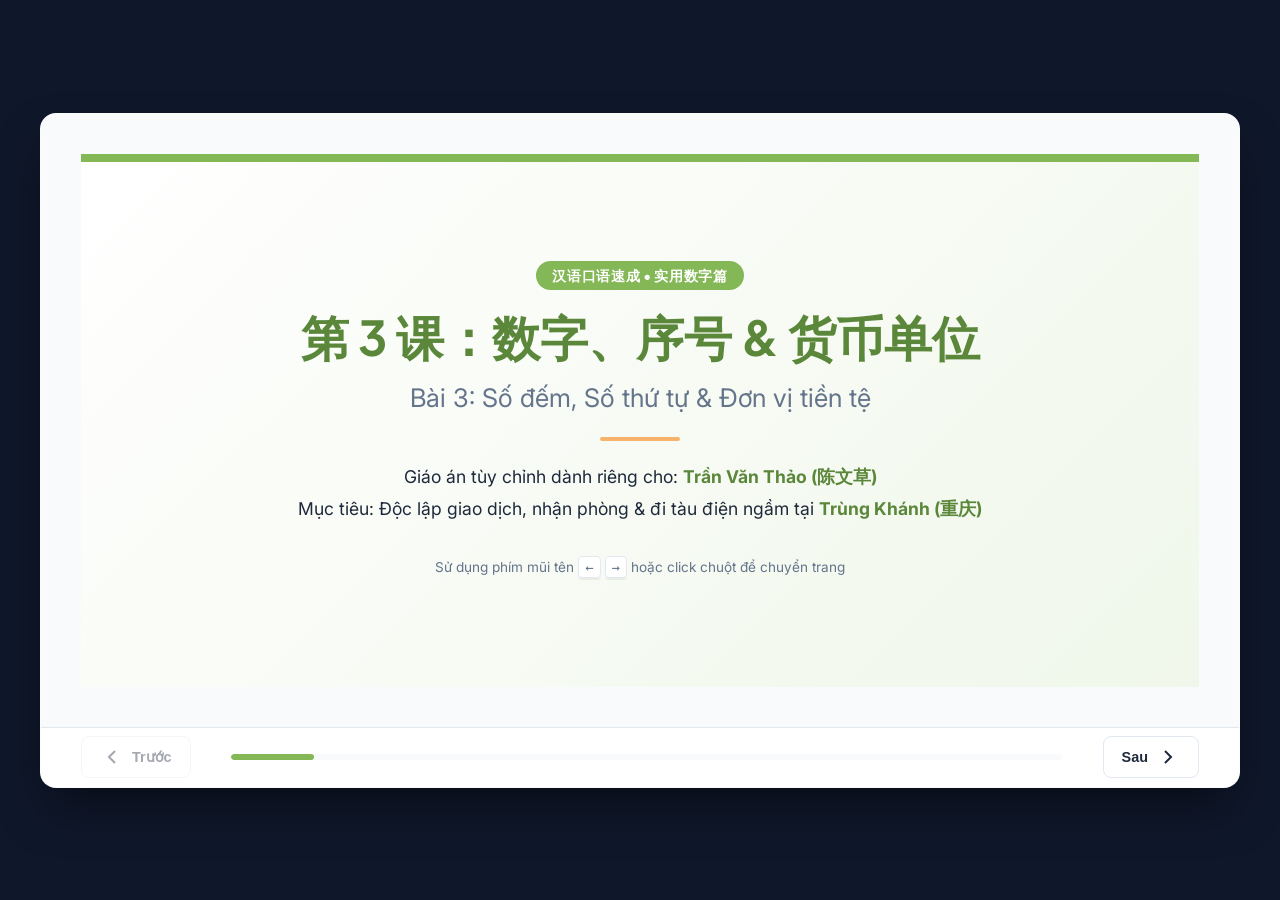
==== bai-3-slide/index.html @ a863731b "Deploy update: bai-3-slide/index.html" ====
<!DOCTYPE html>
<html lang="vi">
<head>
    <meta charset="UTF-8">
    <meta name="viewport" content="width=device-width, initial-scale=1.0">
    <title>Bài 3: Số đếm, Số thứ tự & Tiền tệ - Giáo án Tiếng Trung Giao Tiếp (Trần Văn Thảo)</title>
    <link rel="stylesheet" href="style.css">
    <!-- Google Fonts: Plus Jakarta Sans cho tiêu đề và Inter cho nội dung -->
    <link rel="preconnect" href="https://fonts.googleapis.com">
    <link rel="preconnect" href="https://fonts.gstatic.com" crossorigin>
    <link href="https://fonts.googleapis.com/css2?family=Inter:wght@300;400;500;600;700&family=Plus+Jakarta+Sans:wght@400;500;600;700;800&display=swap" rel="stylesheet">
</head>
<body>
    <div class="presentation-container">
        <!-- Vùng chứa Slide -->
        <div class="slides-container">
            
            <!-- Slide 1: Bìa -->
            <section class="slide active" id="slide-1">
                <div class="slide-content cover-slide">
                    <div class="cover-header">
                        <span class="tag">汉语口语速成 • 实用数字篇</span>
                    </div>
                    <div class="cover-body">
                        <h1 class="main-title">第 3 课：数字、序号 & 货币单位</h1>
                        <p class="subtitle">Bài 3: Số đếm, Số thứ tự & Đơn vị tiền tệ</p>
                        <div class="divider"></div>
                        <p class="author">Giáo án tùy chỉnh dành riêng cho: <strong>Trần Văn Thảo (陈文草)</strong></p>
                        <p class="destination">Mục tiêu: Độc lập giao dịch, nhận phòng & đi tàu điện ngầm tại <strong>Trùng Khánh (重庆)</strong></p>
                    </div>
                    <div class="cover-footer">
                        <p class="hint">Sử dụng phím mũi tên <span class="key">←</span> <span class="key">→</span> hoặc click chuột để chuyển trang</p>
                    </div>
                </div>
            </section>

            <!-- Slide 2: Mục tiêu bài học -->
            <section class="slide" id="slide-2">
                <div class="slide-content page-slide">
                    <div class="slide-header">
                        <h2>Mục tiêu thực tế của Bài 3</h2>
                        <span class="slide-num"></span>
                    </div>
                    <div class="slide-body grid-2">
                        <div class="info-card">
                            <h3>Ngữ cảnh ứng dụng</h3>
                            <div class="avatar-placeholder">
                                <svg width="60" height="60" viewBox="0 0 24 24" fill="none" stroke="currentColor" stroke-width="1.5">
                                    <path d="M9 7H15M9 11H15M9 15H13M19 21V5C19 3.89543 18.1046 3 17 3H7C5.89543 3 5 3.89543 5 5V21L12 18L19 21Z" stroke-linecap="round" stroke-linejoin="round"/>
                                </svg>
                            </div>
                            <p class="dest-desc" style="font-size: 1.05rem; text-align: left;">
                                Trùng Khánh là thành phố 3D khổng lồ. Việc nắm chắc số đếm và số thứ tự giúp anh Thảo tự xoay sở các việc:
                                <br><br>
                                • Tìm đúng số phòng, số tầng khách sạn.
                                <br>
                                • Đi đúng line tàu điện ngầm và cổng ra (Exit).
                                <br>
                                • Tự tin đọc và kiểm tra giá tiền khi mua sắm, ăn lẩu.
                            </p>
                        </div>
                        <div class="target-card">
                            <h3>Kỹ năng cần đạt</h3>
                            <ul style="text-align: left; line-height: 1.8; color: var(--text-dark); padding-left: 20px;">
                                <li>Phát âm chuẩn từ 0 đến 9999.</li>
                                <li>Phân biệt rõ cách dùng <strong>二 (èr)</strong> và <strong>两 (liǎng)</strong>.</li>
                                <li>Đọc trôi chảy mã số phòng, tầng nhà, tuyến tàu điện.</li>
                                <li>Nghe hiểu giá tiền và nói giá tiền bằng tiếng Trung (văn nói giao tiếp hàng ngày).</li>
                            </ul>
                        </div>
                    </div>
                </div>
            </section>

            <!-- Slide 3: Số đếm cơ bản 0 - 10 -->
            <section class="slide" id="slide-3">
                <div class="slide-content page-slide">
                    <div class="slide-header">
                        <h2>Số đếm cơ bản từ 0 đến 10 (数字 0 - 10)</h2>
                        <span class="slide-num"></span>
                    </div>
                    <div class="slide-body">
                        <p class="lead-text">Bấm vào các ô số dưới đây để nghe phát âm mẫu chuẩn (zh-CN):</p>
                        <div class="number-grid">
                            <div class="number-item" data-pronounce="零">
                                <span class="num-arabic">0</span>
                                <span class="num-zh">零</span>
                                <span class="num-py">líng</span>
                                <span class="num-vi">Linh</span>
                            </div>
                            <div class="number-item" data-pronounce="一">
                                <span class="num-arabic">1</span>
                                <span class="num-zh">一</span>
                                <span class="num-py">yī</span>
                                <span class="num-vi">Nhất</span>
                            </div>
                            <div class="number-item" data-pronounce="二">
                                <span class="num-arabic">2</span>
                                <span class="num-zh">二</span>
                                <span class="num-py">èr</span>
                                <span class="num-vi">Nhị</span>
                            </div>
                            <div class="number-item" data-pronounce="三">
                                <span class="num-arabic">3</span>
                                <span class="num-zh">三</span>
                                <span class="num-py">sān</span>
                                <span class="num-vi">Tam</span>
                            </div>
                            <div class="number-item" data-pronounce="四">
                                <span class="num-arabic">4</span>
                                <span class="num-zh">四</span>
                                <span class="num-py">sì</span>
                                <span class="num-vi">Tứ</span>
                            </div>
                            <div class="number-item" data-pronounce="五">
                                <span class="num-arabic">5</span>
                                <span class="num-zh">五</span>
                                <span class="num-py">wǔ</span>
                                <span class="num-vi">Ngũ</span>
                            </div>
                            <div class="number-item" data-pronounce="六">
                                <span class="num-arabic">6</span>
                                <span class="num-zh">六</span>
                                <span class="num-py">liù</span>
                                <span class="num-vi">Lục</span>
                            </div>
                            <div class="number-item" data-pronounce="七">
                                <span class="num-arabic">7</span>
                                <span class="num-zh">七</span>
                                <span class="num-py">qī</span>
                                <span class="num-vi">Thất</span>
                            </div>
                            <div class="number-item" data-pronounce="八">
                                <span class="num-arabic">8</span>
                                <span class="num-zh">八</span>
                                <span class="num-py">bā</span>
                                <span class="num-vi">Bát</span>
                            </div>
                            <div class="number-item" data-pronounce="九">
                                <span class="num-arabic">9</span>
                                <span class="num-zh">九</span>
                                <span class="num-py">jiǔ</span>
                                <span class="num-vi">Cửu</span>
                            </div>
                            <div class="number-item" data-pronounce="十">
                                <span class="num-arabic">10</span>
                                <span class="num-zh">十</span>
                                <span class="num-py">shí</span>
                                <span class="num-vi">Thập</span>
                            </div>
                            <div class="number-item" style="background-color: var(--primary-light); border-color: var(--accent-color);" data-pronounce="两">
                                <span class="num-arabic">2 (Lượng)</span>
                                <span class="num-zh">两</span>
                                <span class="num-py">liǎng</span>
                                <span class="num-vi">Lượng</span>
                            </div>
                        </div>
                        <div class="tip-card">
                            <p>⚠️ <strong>Mẹo phát âm số 4 và số 10:</strong> Tránh nhầm lẫn giữa <strong>四 (sì - xì)</strong> và <strong>十 (shí - sứ)</strong>. Phát âm sai thanh điệu hoặc khẩu hình sẽ dễ dẫn đến nhầm lẫn tai hại trong giao dịch tiền bạc!</p>
                        </div>
                    </div>
                </div>
            </section>

            <!-- Slide 4: Quy tắc ghép số đến 9999 & Cách dùng 两 -->
            <section class="slide" id="slide-4">
                <div class="slide-content page-slide">
                    <div class="slide-header">
                        <h2>Quy tắc ghép số lớn & Phân biệt 二 vs 两</h2>
                        <span class="slide-num"></span>
                    </div>
                    <div class="slide-body grid-2">
                        <div class="rule-card">
                            <h3>1. Ghép số hàng chục, trăm, nghìn</h3>
                            <p class="rule-explain">Quy tắc ghép rất tương đồng với tiếng Việt:</p>
                            <ul style="padding-left: 20px; line-height: 1.8; font-size: 0.95rem; color: var(--text-dark);">
                                <li class="playable" data-pronounce="十一">11 = 十一 <span class="pinyin-text">[shíyī]</span> (Mười một)</li>
                                <li class="playable" data-pronounce="二十">20 = 二十 <span class="pinyin-text">[èrshí]</span> (Hai mươi)</li>
                                <li class="playable" data-pronounce="三十五">35 = 三十五 <span class="pinyin-text">[sānshíwǔ]</span> (Ba mươi lăm)</li>
                                <li class="playable" data-pronounce="一百">100 = 一百 <span class="pinyin-text">[yìbǎi]</span> (Một trăm)</li>
                                <li class="playable" data-pronounce="一千">1000 = 一千 <span class="pinyin-text">[yìqiān]</span> (Một nghìn)</li>
                            </ul>
                        </div>
                        <div class="rule-card">
                            <h3>2. Điểm đặc biệt: 二 (èr) vs 两 (liǎng)</h3>
                            <div class="formula-box">
                                <span class="formula">二 = Đếm số, số thứ tự / 两 = Số lượng + Lượng từ</span>
                            </div>
                            <p class="rule-explain">Dùng <strong>两 [liǎng]</strong> khi nói về số lượng của sự vật (cần đi kèm lượng từ) hoặc khi gọi món trà sữa/món ăn:</p>
                            <div class="example-box" style="flex-direction: column; align-items: flex-start; gap: 8px;">
                                <div class="playable" data-pronounce="两个">两个 <span class="pinyin-text">[liǎng gè]</span>: Hai cái/quả (Không dùng 二个)</div>
                                <div class="playable" data-pronounce="两杯奶茶">两杯奶茶 <span class="pinyin-text">[liǎng bēi nǎichá]</span>: Hai ly trà sữa</div>
                                <div class="playable" data-pronounce=" hai người">两人 <span class="pinyin-text">[liǎng rén]</span>: Hai người</div>
                            </div>
                        </div>
                    </div>
                </div>
            </section>

            <!-- Slide 5: Số thứ tự & Định danh khách sạn, tàu điện -->
            <section class="slide" id="slide-5">
                <div class="slide-content page-slide">
                    <div class="slide-header">
                        <h2>Số thứ tự & Định danh thực tế đi lại</h2>
                        <span class="slide-num"></span>
                    </div>
                    <div class="slide-body">
                        <p class="lead-text">Cách sử dụng số thứ tự, số phòng, số tầng khách sạn và ga tàu điện ngầm ở Trùng Khánh:</p>
                        
                        <!-- Số thứ tự cơ bản -->
                        <div class="ordinal-row" style="display: flex; gap: 15px; margin-bottom: 20px;">
                            <div class="playable" data-pronounce="第一" style="flex: 1; display: flex; align-items: center; justify-content: center; gap: 10px; background: var(--bg-card); border: 1px solid var(--border-color); border-radius: 8px; padding: 10px; cursor: pointer; transition: all 0.2s;">
                                <strong>Thứ nhất:</strong> <span class="hl">第一 [dì-yī]</span>
                            </div>
                            <div class="playable" data-pronounce="第二" style="flex: 1; display: flex; align-items: center; justify-content: center; gap: 10px; background: var(--bg-card); border: 1px solid var(--border-color); border-radius: 8px; padding: 10px; cursor: pointer; transition: all 0.2s;">
                                <strong>Thứ hai:</strong> <span class="hl">第二 [dì-er]</span>
                            </div>
                        </div>

                        <div class="grid-2">
                            <div class="exercise-card">
                                <h3 class="hl">🏢 Khách sạn (酒店 - Jiǔdiàn)</h3>
                                <ul class="drill-list">
                                    <li class="playable" data-pronounce="十二楼">
                                        <strong>Tầng 12:</strong>
                                        <span class="hl">十二楼 [shí-èr lóu]</span>
                                    </li>
                                    <li class="playable" data-pronounce="十五楼">
                                        <strong>Tầng 15:</strong>
                                        <span class="hl">十五楼 [shíwǔ lóu]</span>
                                    </li>
                                    <li class="playable" data-pronounce="一五零二室">
                                        <strong>Phòng 1502:</strong>
                                        <span class="hl">一五零二室 [yī wǔ líng èr shì]</span>
                                    </li>
                                    <li class="playable" data-pronounce="八零八室">
                                        <strong>Phòng 808:</strong>
                                        <span class="hl">八零八室 [bā líng bā shì]</span>
                                    </li>
                                </ul>
                                <p class="note-text" style="margin-top: 10px;">💡 *Mẹo:* Khi đọc số phòng khách sạn, chữ số <strong>1 (yī)</strong> thường đọc là <strong>yī</strong> hoặc đọc chệch thành <strong>yāo</strong> để tránh nhầm với 7 (qī).</p>
                            </div>
                            <div class="exercise-card">
                                <h3 class="hl">🚇 Tàu điện ngầm (地铁 - Dìtiě)</h3>
                                <ul class="drill-list">
                                    <li class="playable" data-pronounce="二号线">
                                        <strong>Tuyến số 2 (Line 2):</strong>
                                        <span class="hl">二号线 [èr hào xiàn]</span>
                                    </li>
                                    <li class="playable" data-pronounce="三号线">
                                        <strong>Tuyến số 3 (Line 3):</strong>
                                        <span class="hl">三号线 [sān hào xiàn]</span>
                                    </li>
                                    <li class="playable" data-pronounce="B口">
                                        <strong>Lối ra B:</strong>
                                        <span class="hl">B口 [B kǒu]</span>
                                    </li>
                                    <li class="playable" data-pronounce="C口">
                                        <strong>Lối ra C:</strong>
                                        <span class="hl">C口 [C kǒu]</span>
                                    </li>
                                </ul>
                            </div>
                        </div>
                    </div>
                </div>
            </section>

            <!-- Slide 6: Đơn vị tiền tệ (Văn viết vs Văn nói) -->
            <section class="slide" id="slide-6">
                <div class="slide-content page-slide">
                    <div class="slide-header">
                        <h2>Đơn vị tiền tệ Trung Quốc (Nhân dân tệ - RMB)</h2>
                        <span class="slide-num"></span>
                    </div>
                    <div class="slide-body grid-2">
                        <div class="rule-card">
                            <h3>1. Văn viết (Trên bảng giá / App)</h3>
                            <p class="rule-explain">Mắt bạn sẽ nhìn thấy các ký hiệu trên nhãn mác hoặc màn hình thanh toán:</p>
                            <ul style="padding-left: 20px; line-height: 2; font-size: 1rem; color: var(--text-dark);">
                                <li><strong>元 [Yuán]</strong>: Đồng / Tệ (Ký hiệu: ¥)</li>
                                <li><strong>角 [Jiǎo]</strong>: Hào (Bằng 1/10 nguyên)</li>
                                <li><strong>分 [Fēn]</strong>: Xu (Ít dùng thực tế hiện nay)</li>
                            </ul>
                        </div>
                        <div class="rule-card" style="border-color: var(--primary-color); background-color: var(--primary-light);">
                            <h3 style="color: var(--primary-dark)">2. Văn nói (Khi giao tiếp / Mua bán)</h3>
                            <p class="rule-explain">Miệng bạn phát âm ra khi hỏi và trả lời giá cả hàng ngày:</p>
                            <ul style="padding-left: 20px; line-height: 2; font-size: 1.05rem; color: var(--primary-dark); font-weight: 500;">
                                <li class="playable" data-pronounce="块">块 [Kuài]: Đồng (Thay thế cho 元)</li>
                                <li class="playable" data-pronounce="毛">毛 [Máo]: Hào (Thay thế cho 角)</li>
                            </ul>
                            <div class="tip-card" style="background-color: white; margin-top: 15px;">
                                <p style="color: var(--text-dark)"><strong>Quy đổi:</strong> 1 块 (Tệ) = 10 毛 (Hào).</p>
                            </div>
                        </div>
                    </div>
                </div>
            </section>

            <!-- Slide 7: Luyện dịch giá tiền nhanh -->
            <section class="slide" id="slide-7">
                <div class="slide-content page-slide">
                    <div class="slide-header">
                        <h2>Thực hành đọc giá tiền giao tiếp</h2>
                        <span class="slide-num"></span>
                    </div>
                    <div class="slide-body">
                        <p class="lead-text">Hãy nhìn bảng giá tiền viết (bên trái) và luyện phản xạ nói (bên phải):</p>
                        <div class="grid-3" style="gap: 15px;">
                            <div class="custom-vocab-card playable" data-pronounce="八块五毛">
                                <div class="vocab-badge-zh" style="font-size: 1.3rem;">¥ 8.5</div>
                                <div class="vocab-badge-pinyin" style="font-size: 0.95rem;">8.5 元</div>
                                <div class="vocab-badge-vi" style="font-weight: bold; color: var(--primary-dark);">八块五毛<br><span style="font-weight: normal; font-size: 0.8rem; color: var(--text-light)">[bā kuài wǔ máo]</span></div>
                            </div>
                            <div class="custom-vocab-card playable" data-pronounce="十五块五毛">
                                <div class="vocab-badge-zh" style="font-size: 1.3rem;">¥ 15.5</div>
                                <div class="vocab-badge-pinyin" style="font-size: 0.95rem;">15.5 元</div>
                                <div class="vocab-badge-vi" style="font-weight: bold; color: var(--primary-dark);">十五块五毛<br><span style="font-weight: normal; font-size: 0.8rem; color: var(--text-light)">[shíwǔ kuài wǔ máo]</span></div>
                            </div>
                            <div class="custom-vocab-card playable" data-pronounce="一百二十块">
                                <div class="vocab-badge-zh" style="font-size: 1.3rem;">¥ 120</div>
                                <div class="vocab-badge-pinyin" style="font-size: 0.95rem;">120 元</div>
                                <div class="vocab-badge-vi" style="font-weight: bold; color: var(--primary-dark);">一百二十块<br><span style="font-weight: normal; font-size: 0.8rem; color: var(--text-light)">[yìbǎi èrshí kuài]</span></div>
                            </div>
                            <div class="custom-vocab-card playable" data-pronounce="两块">
                                <div class="vocab-badge-zh" style="font-size: 1.3rem;">¥ 2.0</div>
                                <div class="vocab-badge-pinyin" style="font-size: 0.95rem;">2.0 元</div>
                                <div class="vocab-badge-vi" style="font-weight: bold; color: var(--primary-dark);">两块<br><span style="font-weight: normal; font-size: 0.8rem; color: var(--text-light)">[liǎng kuài]</span></div>
                            </div>
                            <div class="custom-vocab-card playable" data-pronounce="五十块">
                                <div class="vocab-badge-zh" style="font-size: 1.3rem;">¥ 50</div>
                                <div class="vocab-badge-pinyin" style="font-size: 0.95rem;">50 元</div>
                                <div class="vocab-badge-vi" style="font-weight: bold; color: var(--primary-dark);">五十块<br><span style="font-weight: normal; font-size: 0.8rem; color: var(--text-light)">[wǔshí kuài]</span></div>
                            </div>
                            <div class="custom-vocab-card playable" data-pronounce="九块九">
                                <div class="vocab-badge-zh" style="font-size: 1.3rem;">¥ 9.9</div>
                                <div class="vocab-badge-pinyin" style="font-size: 0.95rem;">9.9 元</div>
                                <div class="vocab-badge-vi" style="font-weight: bold; color: var(--primary-dark);">九块九<br><span style="font-weight: normal; font-size: 0.8rem; color: var(--text-light)">[jiǔ kuài jiǔ] (nói tắt)</span></div>
                            </div>
                        </div>
                        <div class="tip-card" style="margin-top: 20px;">
                            <p>💡 <strong>Cách nói tắt:</strong> Khi giá tiền có cả hàng đơn vị và Hào, người bản xứ thường bỏ chữ "毛" ở cuối. Ví dụ: "9.9块" đọc nhanh là <strong>九块九 [jiǔ kuài jiǔ]</strong> thay vì "九块九毛".</p>
                        </div>
                    </div>
                </div>
            </section>

            <!-- Slide 8: Bài khóa tình huống giao tiếp thực tế -->
            <section class="slide" id="slide-8">
                <div class="slide-content page-slide">
                    <div class="slide-header">
                        <h2>Hội thoại thực tế (Số phòng & Hỏi giá)</h2>
                        <span class="slide-num"></span>
                    </div>
                    <div class="slide-body dialog-container">
                        <div class="dialog-block">
                            <h3>Tình huống 1: Hỏi số phòng & tầng tại Quầy lễ tân khách sạn</h3>
                            <div class="dialog-row">
                                <span class="speaker">Lễ tân (A):</span>
                                <div class="dialog-bubble">
                                    <p class="zh">你好，这是你的房卡。你的房间是一五零二室，在十五楼。</p>
                                    <p class="py">Nǐ hǎo, zhè shì nǐ de fángkǎ. Nǐ de fángjiān shì yī wǔ líng èr shì, zài shíwǔ lóu.</p>
                                    <p class="vi">Xin chào, đây là thẻ phòng của anh. Phòng của anh là phòng 1502, ở tầng 15.</p>
                                </div>
                            </div>
                            <div class="dialog-row">
                                <span class="speaker">Anh Thảo (B):</span>
                                <div class="dialog-bubble font-highlight">
                                    <p class="zh">一五零二室，十五楼。好的，谢谢！</p>
                                    <p class="py">Yī wǔ líng èr shì, shíwǔ lóu. Hǎo de, xièxie!</p>
                                    <p class="vi">Phòng 1502, tầng 15. Dạ vâng, cảm ơn!</p>
                                </div>
                            </div>
                        </div>

                        <div class="dialog-block">
                            <h3>Tình huống 2: Hỏi giá chai nước / đồ ăn nhẹ bên đường</h3>
                            <div class="dialog-row">
                                <span class="speaker">Anh Thảo (A):</span>
                                <div class="dialog-bubble font-highlight">
                                    <p class="zh">老板，这个多少钱？</p>
                                    <p class="py">Lǎobǎn, zhège duōshao qián?</p>
                                    <p class="vi">Ông chủ ơi, cái này bao nhiêu tiền?</p>
                                </div>
                            </div>
                            <div class="dialog-row">
                                <span class="speaker">Chủ quán (B):</span>
                                <div class="dialog-bubble">
                                    <p class="zh">八块五毛。</p>
                                    <p class="py">Bā kuài wǔ máo.</p>
                                    <p class="vi">Tám tệ rưỡi (8.5 tệ).</p>
                                </div>
                            </div>
                        </div>
                    </div>
                </div>
            </section>

            <!-- Slide 9: Thực hành tương tác phản xạ nhanh -->
            <section class="slide" id="slide-9">
                <div class="slide-content page-slide">
                    <div class="slide-header">
                        <h2>Tập phản xạ nhận diện số & Tiền tệ</h2>
                        <span class="slide-num"></span>
                    </div>
                    <div class="slide-body grid-2">
                        <div class="vocab-item interactive">
                            <span class="zh-char">一五零二室</span>
                            <span class="pinyin hidden">yī wǔ líng èr shì</span>
                            <span class="meaning hidden">Phòng 1502</span>
                        </div>
                        <div class="vocab-item interactive">
                            <span class="zh-char">二号线，C口</span>
                            <span class="pinyin hidden">èr hào xiàn, C kǒu</span>
                            <span class="meaning hidden">Tuyến số 2, Cổng ra C</span>
                        </div>
                        <div class="vocab-item interactive">
                            <span class="zh-char">十五块五毛</span>
                            <span class="pinyin hidden">shíwǔ kuài wǔ máo</span>
                            <span class="meaning hidden">15.5 Tệ</span>
                        </div>
                        <div class="vocab-item interactive">
                            <span class="zh-char">一百二十块</span>
                            <span class="pinyin hidden">yìbǎi èrshí kuài</span>
                            <span class="meaning hidden">120 Tệ</span>
                        </div>
                    </div>
                </div>
            </section>

            <!-- Slide 10: Bài tập về nhà: Ghi âm phản xạ nói -->
            <section class="slide" id="slide-10">
                <div class="slide-content page-slide">
                    <div class="slide-header">
                        <h2>Bài tập về nhà: Ghi âm phản xạ nói</h2>
                        <span class="slide-num"></span>
                    </div>
                    <div class="slide-body homework-container">
                        <p class="lead-text">Học viên tự luyện tập phát âm theo mẫu bằng cách click vào các câu dưới đây, sau đó tự ghi âm gửi qua WeChat/Zalo cho giáo viên:</p>
                        
                        <div class="grid-2">
                            <div class="exercise-card">
                                <h3>Yêu cầu 1: Đọc tổ hợp số điện, số phòng ngẫu nhiên</h3>
                                <ul class="drill-list">
                                    <li class="playable" data-pronounce="八块五毛">8.5 块 -> <span class="hl">八块五毛</span></li>
                                    <li class="playable" data-pronounce="一百二十块">120 块 -> <span class="hl">一百二十块</span></li>
                                    <li class="playable" data-pronounce="十五楼，一五零二室">Phòng 1502 tầng 15 -> <span class="hl">十五楼，一五零二室</span></li>
                                    <li class="playable" data-pronounce="三号线，C口">Tuyến số 3, lối ra C -> <span class="hl">三号线，C口</span></li>
                                </ul>
                            </div>

                            <div class="exercise-card">
                                <h3>Yêu cầu 2: Ghi âm hội thoại phản xạ hai chiều</h3>
                                <p class="drill-tip">Nghe kỹ phát âm mẫu và ghi âm cả đoạn hội thoại hỏi giá:</p>
                                <div class="dialog-bubble font-highlight playable" data-pronounce="老板，这个多少钱？" style="width: 100%; box-sizing: border-box; margin-top: 15px; margin-bottom: 10px;">
                                    <p class="zh">老板，这个多少钱？</p>
                                    <p class="py">Lǎobǎn, zhège duōshao qián?</p>
                                    <p class="vi">"Ông chủ ơi, cái này bao nhiêu tiền?"</p>
                                </div>
                                <div class="dialog-bubble playable" data-pronounce="十五块五毛。可以用微信吗？" style="width: 100%; box-sizing: border-box;">
                                    <p class="zh">十五块五毛。可以用微信吗？</p>
                                    <p class="py">Shíwǔ kuài wǔ máo. Kěyǐ yòng Wēixìn ma?</p>
                                    <p class="vi">"15 tệ rưỡi. Có thể dùng WeChat thanh toán không?"</p>
                                </div>
                            </div>
                        </div>

                        <div class="tip-card" style="margin-top: 20px;">
                            <p>🎙️ <strong>Lưu ý ghi âm:</strong> Khi đếm số hoặc hỏi giá, cần phát âm dứt khoát các số có đuôi gió thanh 4 như "四" (sì) và thanh điệu "块" (kuài). Chúc anh Thảo luyện tập tốt!</p>
                        </div>
                    </div>
                </div>
            </section>

        </div>

        <!-- Thanh điều hướng chân slide -->
        <div class="presentation-controls">
            <button class="nav-btn prev-btn" id="prev-btn">
                <svg width="24" height="24" viewBox="0 0 24 24" fill="none" stroke="currentColor" stroke-width="2">
                    <polyline points="15 18 9 12 15 6"></polyline>
                </svg>
                Trước
            </button>
            <div class="progress-bar-container">
                <div class="progress-bar" id="progress-bar"></div>
            </div>
            <button class="nav-btn next-btn" id="next-btn">
                Sau
                <svg width="24" height="24" viewBox="0 0 24 24" fill="none" stroke="currentColor" stroke-width="2">
                    <polyline points="9 18 15 12 9 6"></polyline>
                </svg>
            </button>
        </div>
    </div>

    <script src="script.js"></script>
</body>
</html>
---- bai-3-slide/style.css ----
/* --- Thiết kế hệ thống CSS cho Slide Tiếng Trung Bài 3 --- */

/* Reset & Cài đặt chung */
* {
    margin: 0;
    padding: 0;
    box-sizing: border-box;
}

:root {
    --primary-color: #84B857; /* Xanh lá cây theo bìa giáo trình */
    --primary-light: #f0f7ea;
    --primary-dark: #5b873a;
    --accent-color: #F8B26A;  /* Vàng nhạt từ chi tiết bìa sách */
    --text-dark: #1e293b;
    --text-light: #64748b;
    --bg-light: #f8fafc;
    --bg-card: #ffffff;
    --border-color: #e2e8f0;
    --font-heading: 'Plus Jakarta Sans', 'Inter', system-ui, -apple-system, sans-serif;
    --font-body: 'Inter', system-ui, -apple-system, sans-serif;
}

body {
    font-family: var(--font-body);
    background-color: #0f172a; /* Nền tối sang trọng bao quanh slide */
    color: var(--text-dark);
    min-height: 100vh;
    display: flex;
    justify-content: center;
    align-items: center;
    overflow: hidden;
}

/* Vùng chứa slide tỉ lệ 16:9 chuẩn Laptop */
.presentation-container {
    width: 100%;
    max-width: 1200px;
    aspect-ratio: 16 / 9;
    background-color: var(--bg-light);
    border-radius: 16px;
    box-shadow: 0 25px 50px -12px rgba(0, 0, 0, 0.5);
    display: flex;
    flex-direction: column;
    position: relative;
    overflow: hidden;
    border: 1px solid rgba(255, 255, 255, 0.1);
}

/* Khu vực hiển thị Slide */
.slides-container {
    flex: 1;
    position: relative;
    overflow: hidden;
}

/* Mỗi slide */
.slide {
    position: absolute;
    top: 0;
    left: 0;
    width: 100%;
    height: 100%;
    opacity: 0;
    visibility: hidden;
    transition: opacity 0.5s ease, visibility 0.5s ease;
    display: flex;
    justify-content: center;
    align-items: center;
    padding: 40px;
}

.slide.active {
    opacity: 1;
    visibility: visible;
}

/* Nội dung Slide */
.slide-content {
    width: 100%;
    height: 100%;
    display: flex;
    flex-direction: column;
    justify-content: space-between;
}

/* --- Slide Bìa (Cover) --- */
.cover-slide {
    justify-content: center;
    align-items: center;
    text-align: center;
    background: linear-gradient(135deg, #ffffff 0%, var(--primary-light) 100%);
    position: relative;
}

.cover-slide::before {
    content: "";
    position: absolute;
    top: 0;
    left: 0;
    right: 0;
    height: 8px;
    background-color: var(--primary-color);
}

.tag {
    background-color: var(--primary-color);
    color: white;
    padding: 6px 16px;
    border-radius: 20px;
    font-size: 0.85rem;
    font-weight: 600;
    letter-spacing: 0.05em;
    font-family: var(--font-heading);
}

.main-title {
    font-family: var(--font-heading);
    font-size: 3rem;
    color: var(--primary-dark);
    margin-top: 20px;
    font-weight: 700;
}

.subtitle {
    font-size: 1.6rem;
    color: var(--text-light);
    margin-top: 10px;
    font-weight: 400;
}

.divider {
    width: 80px;
    height: 4px;
    background-color: var(--accent-color);
    margin: 24px auto;
    border-radius: 2px;
}

.author, .destination {
    font-size: 1.1rem;
    color: var(--text-dark);
    margin-bottom: 8px;
}

.author strong, .destination strong {
    color: var(--primary-dark);
}

.cover-footer {
    margin-top: 30px;
}

.hint {
    font-size: 0.85rem;
    color: var(--text-light);
}

.key {
    background-color: white;
    border: 1px solid var(--border-color);
    border-radius: 4px;
    padding: 2px 6px;
    font-family: monospace;
    box-shadow: 0 2px 0 rgba(0,0,0,0.05);
}

/* --- Slide Trang nội dung --- */
.slide-header {
    display: flex;
    justify-content: space-between;
    align-items: center;
    border-bottom: 2px solid var(--border-color);
    padding-bottom: 15px;
    margin-bottom: 20px;
}

.slide-header h2 {
    font-family: var(--font-heading);
    font-size: 1.6rem;
    color: var(--primary-dark);
    font-weight: 600;
}

.slide-num {
    font-size: 0.95rem;
    color: var(--text-light);
    font-weight: 600;
    background-color: var(--border-color);
    padding: 4px 10px;
    border-radius: 12px;
}

.slide-body {
    flex: 1;
    overflow-y: auto;
    padding-right: 5px;
}

/* Custom Scrollbar */
.slide-body::-webkit-scrollbar {
    width: 6px;
}
.slide-body::-webkit-scrollbar-thumb {
    background-color: #cbd5e1;
    border-radius: 3px;
}

/* --- Bố cục dạng lưới (Grid) --- */
.grid-2 {
    display: grid;
    grid-template-columns: 1fr 1fr;
    gap: 30px;
    align-items: center;
}

.grid-3 {
    display: grid;
    grid-template-columns: repeat(3, 1fr);
    gap: 20px;
}

.grid-4 {
    display: grid;
    grid-template-columns: repeat(4, 1fr);
    gap: 15px;
}

.grid-5 {
    display: grid;
    grid-template-columns: repeat(5, 1fr);
    gap: 12px;
}

.grid-6 {
    display: grid;
    grid-template-columns: repeat(6, 1fr);
    gap: 10px;
}

.grid-2-large {
    display: grid;
    grid-template-columns: 1.2fr 0.8fr;
    gap: 30px;
}

/* --- Thẻ thông tin (Info cards) --- */
.info-card, .target-card, .rule-card, .exercise-card, .scenario-card {
    background-color: var(--bg-card);
    border-radius: 12px;
    padding: 24px;
    border: 1px solid var(--border-color);
    box-shadow: 0 4px 6px -1px rgba(0, 0, 0, 0.05);
}

.lead-text {
    font-size: 1.05rem;
    margin-bottom: 20px;
    line-height: 1.6;
    color: var(--text-dark);
}

.hl {
    color: var(--primary-dark);
    font-weight: 600;
}

/* --- Số đếm & Grid số --- */
.number-grid {
    display: grid;
    grid-template-columns: repeat(6, 1fr);
    gap: 12px;
}

.number-item {
    background-color: white;
    border: 1px solid var(--border-color);
    border-radius: 10px;
    padding: 12px;
    display: flex;
    flex-direction: column;
    align-items: center;
    justify-content: center;
    cursor: pointer;
    transition: all 0.2s ease;
}

.number-item:hover {
    border-color: var(--primary-color);
    background-color: var(--primary-light);
    transform: translateY(-2px);
}

.num-arabic {
    font-size: 1.1rem;
    font-weight: 500;
    color: var(--text-light);
}

.num-zh {
    font-size: 1.8rem;
    font-weight: 700;
    color: var(--text-dark);
    margin: 4px 0;
}

.num-py {
    font-size: 0.9rem;
    font-weight: 600;
    color: var(--primary-dark);
}

.num-vi {
    font-size: 0.85rem;
    color: var(--text-light);
}

/* --- Từ vựng (Vocabulary Grid) --- */
.vocab-grid {
    display: grid;
    grid-template-columns: repeat(4, 1fr);
    gap: 15px;
    margin-top: 15px;
}

.vocab-item {
    background-color: white;
    border: 1px solid var(--border-color);
    border-radius: 12px;
    padding: 20px;
    display: flex;
    flex-direction: column;
    align-items: center;
    justify-content: center;
    text-align: center;
    transition: all 0.2s ease;
    min-height: 120px;
}

.vocab-item.interactive {
    cursor: pointer;
}

.vocab-item.interactive:hover {
    border-color: var(--primary-color);
    box-shadow: 0 8px 16px -6px rgba(132, 184, 87, 0.2);
    transform: translateY(-2px);
}

.zh-char {
    font-size: 1.8rem;
    font-weight: 700;
    color: var(--text-dark);
}

.pinyin {
    font-size: 1rem;
    font-weight: 600;
    color: var(--primary-dark);
    margin-top: 8px;
}

.meaning {
    font-size: 0.85rem;
    color: var(--text-light);
    margin-top: 6px;
}

/* Trạng thái ẩn từ vựng để hỏi */
.hidden {
    opacity: 0.1;
    background-color: #e2e8f0;
    color: transparent !important;
    border-radius: 4px;
    user-select: none;
}

/* --- Từ mới tùy biến mở rộng --- */
.custom-vocab-card {
    background-color: white;
    border: 1px solid var(--primary-light);
    border-left: 6px solid var(--primary-color);
    border-radius: 12px;
    padding: 16px 20px;
    display: grid;
    grid-template-columns: 1fr 1.2fr 2fr;
    align-items: center;
    box-shadow: 0 4px 6px -1px rgba(0, 0, 0, 0.02);
    cursor: pointer;
    transition: all 0.2s ease;
}

.custom-vocab-card:hover {
    transform: translateX(4px);
    border-color: var(--primary-color);
}

.vocab-badge-zh {
    font-size: 1.6rem;
    font-weight: 700;
    color: var(--primary-dark);
}

.vocab-badge-pinyin {
    font-size: 1.1rem;
    font-weight: 600;
    color: var(--accent-color);
    font-style: italic;
}

.vocab-badge-vi {
    font-size: 0.95rem;
    color: var(--text-dark);
    line-height: 1.4;
}

/* --- Bong bóng thoại (Dialogs) --- */
.dialog-container {
    display: flex;
    flex-direction: column;
    gap: 20px;
}

.dialog-block {
    background-color: white;
    border: 1px solid var(--border-color);
    border-radius: 12px;
    padding: 18px;
}

.dialog-block h3 {
    font-size: 1rem;
    color: var(--text-light);
    margin-bottom: 12px;
    border-bottom: 1px solid var(--border-color);
    padding-bottom: 6px;
}

.dialog-row {
    display: flex;
    align-items: flex-start;
    margin-bottom: 10px;
}

.dialog-row:last-child {
    margin-bottom: 0;
}

.speaker {
    width: 85px;
    font-weight: 700;
    color: var(--primary-dark);
    margin-top: 8px;
    font-size: 0.95rem;
}

.dialog-bubble {
    background-color: var(--bg-light);
    border-radius: 12px;
    padding: 10px 16px;
    flex: 1;
    cursor: pointer;
    transition: all 0.2s ease;
}

.dialog-bubble:hover {
    background-color: var(--primary-light);
}

.dialog-bubble.font-highlight {
    background-color: var(--primary-light);
    border-left: 3px solid var(--primary-color);
}

.dialog-bubble .zh {
    font-size: 1.25rem;
    font-weight: 700;
    color: var(--text-dark);
}

.dialog-bubble .py {
    font-size: 0.95rem;
    color: var(--primary-dark);
    margin-top: 2px;
    font-weight: 500;
}

.dialog-bubble .vi {
    font-size: 0.85rem;
    color: var(--text-light);
    margin-top: 4px;
}

/* --- Thẻ Mẹo & Ghi âm --- */
.tip-card {
    background-color: var(--primary-light);
    border-radius: 8px;
    padding: 15px;
    border: 1px solid rgba(132, 184, 87, 0.2);
    margin-top: 15px;
}

.tip-card p {
    font-size: 0.9rem;
    color: var(--primary-dark);
    line-height: 1.5;
}

.homework-container {
    display: flex;
    flex-direction: column;
    justify-content: space-between;
    height: 100%;
}

.playable {
    cursor: pointer;
    position: relative;
}

.playable::after {
    content: "🔊";
    position: absolute;
    right: 15px;
    top: 50%;
    transform: translateY(-50%);
    font-size: 0.9rem;
    opacity: 0;
    transition: opacity 0.2s ease;
}

.playable:hover::after {
    opacity: 0.6;
}

.audio-playing {
    animation: pulse 0.15s ease-in-out alternate 2;
}

@keyframes pulse {
    0% { transform: scale(1); }
    100% { transform: scale(0.98); }
}

/* --- Luyện tập --- */
.exercise-card h3 {
    font-size: 1.1rem;
    margin-bottom: 12px;
    color: var(--primary-dark);
    border-bottom: 1px solid var(--border-color);
    padding-bottom: 8px;
}

.drill-list {
    list-style: none;
}

.drill-list li {
    font-size: 1.05rem;
    margin-bottom: 10px;
    padding: 8px;
    border-radius: 8px;
    border-bottom: 1px solid var(--bg-light);
    display: flex;
    justify-content: space-between;
    align-items: center;
    cursor: pointer;
    transition: all 0.2s ease;
}

.drill-list li:hover {
    background-color: var(--primary-light);
}

.drill-list li:last-child {
    border-bottom: none;
}

.drill-list li strong {
    color: var(--text-dark);
}

.drill-list li span.hl {
    background-color: var(--primary-light);
    padding: 2px 6px;
    border-radius: 4px;
}

/* Formula & Rules */
.formula-box {
    background-color: var(--primary-light);
    padding: 12px;
    border-radius: 8px;
    text-align: center;
    margin-bottom: 15px;
}

.formula {
    font-size: 1.1rem;
    font-weight: 700;
    color: var(--primary-dark);
}

.rule-explain {
    font-size: 0.9rem;
    color: var(--text-light);
    line-height: 1.5;
    margin-bottom: 15px;
}

.example-box {
    display: flex;
    justify-content: center;
    align-items: center;
    background-color: var(--bg-light);
    border: 1px dashed var(--border-color);
    border-radius: 8px;
    padding: 15px;
}

.ex-old {
    font-size: 1rem;
    color: var(--text-light);
}

.arrow {
    margin: 0 15px;
    color: var(--text-light);
    font-weight: bold;
}

.ex-new {
    font-size: 1.15rem;
    font-weight: 700;
    color: var(--primary-dark);
}

/* --- Controls Footer --- */
.presentation-controls {
    height: 60px;
    background-color: white;
    border-top: 1px solid var(--border-color);
    display: flex;
    justify-content: space-between;
    align-items: center;
    padding: 0 40px;
}

.nav-btn {
    background: none;
    border: 1px solid var(--border-color);
    padding: 8px 18px;
    border-radius: 8px;
    font-size: 0.9rem;
    font-weight: 600;
    cursor: pointer;
    display: flex;
    align-items: center;
    gap: 8px;
    color: var(--text-dark);
    transition: all 0.2s ease;
}

.nav-btn:hover:not(:disabled) {
    background-color: var(--primary-light);
    color: var(--primary-dark);
    border-color: var(--primary-color);
}

.nav-btn:disabled {
    opacity: 0.4;
    cursor: not-allowed;
}

.progress-bar-container {
    flex: 1;
    height: 6px;
    background-color: var(--bg-light);
    border-radius: 3px;
    margin: 0 40px;
    overflow: hidden;
}

.progress-bar {
    height: 100%;
    width: 0%;
    background-color: var(--primary-color);
    border-radius: 3px;
    transition: width 0.3s ease;
}

.mt-15 {
    margin-top: 15px;
}
.mt-30 {
    margin-top: 30px;
}
.w-full {
    width: 100%;
}
.box-border {
    box-sizing: border-box;
}
.scenario-grid {
    gap: 20px;
}
.scenario-card h4 {
    font-size: 1.1rem;
    color: var(--primary-dark);
    margin-bottom: 12px;
}
.scenario-card ul {
    padding-left: 20px;
}
.scenario-card li {
    font-size: 0.95rem;
    line-height: 1.6;
    margin-bottom: 8px;
    color: var(--text-dark);
}
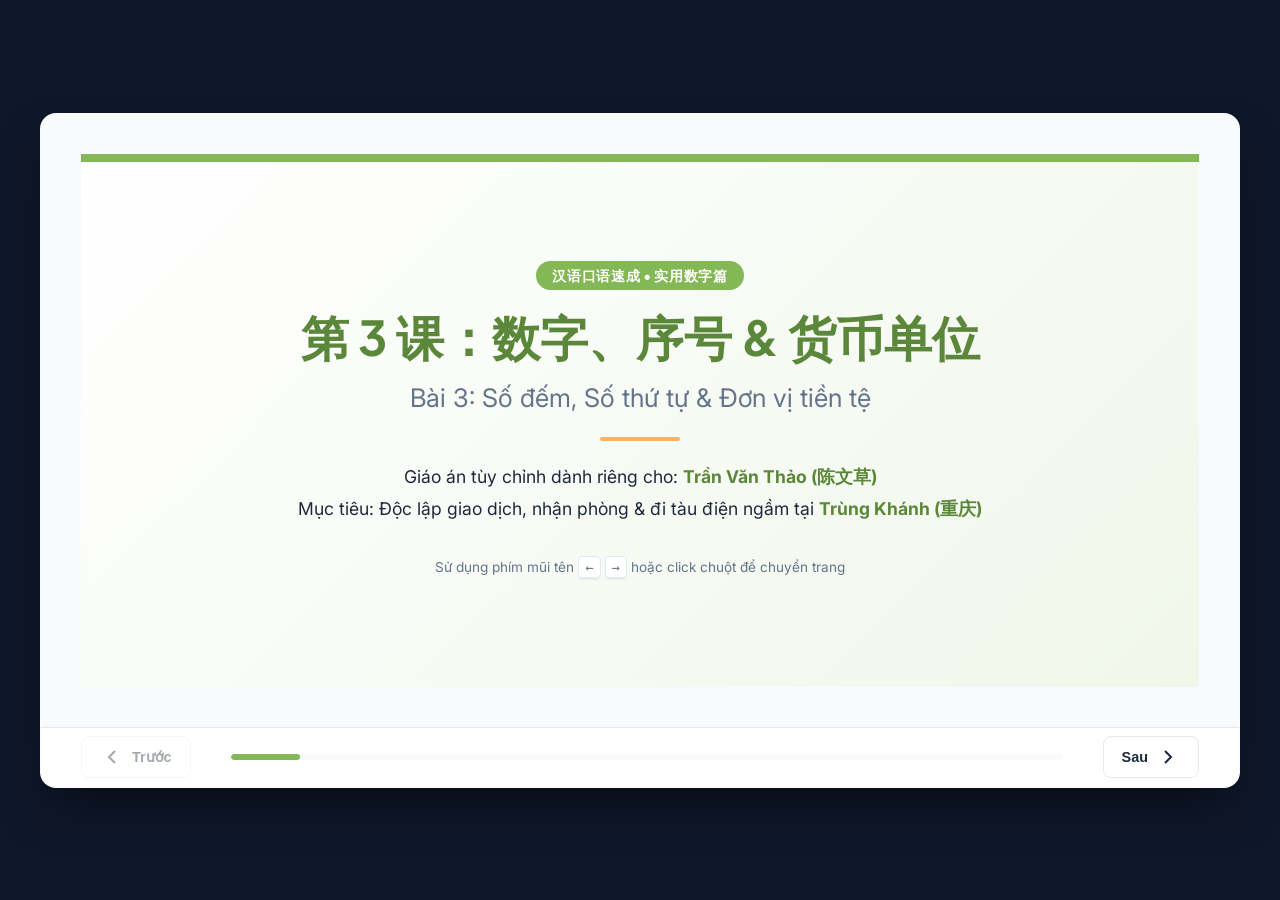
==== commit 53303098: "Deploy update: bai-3-slide/index.html" ====
--- a/bai-3-slide/index.html
+++ b/bai-3-slide/index.html
@@ -238,7 +238,16 @@
                                         <span class="hl">八零八室 [bā líng bā shì]</span>
                                     </li>
                                 </ul>
-                                <p class="note-text" style="margin-top: 10px;">💡 *Mẹo:* Khi đọc số phòng khách sạn, chữ số <strong>1 (yī)</strong> thường đọc là <strong>yī</strong> hoặc đọc chệch thành <strong>yāo</strong> để tránh nhầm với 7 (qī).</p>
+                                
+                                <div class="tip-card" style="background-color: var(--primary-light); border-left: 4px solid var(--primary-color); padding: 10px; border-radius: 6px; margin-top: 15px;">
+                                    <p style="font-size: 0.9rem; line-height: 1.5; color: var(--text-dark); margin: 0;">
+                                        💡 <strong>Quy tắc đọc số 1 (一):</strong>
+                                        <br>
+                                        • Đọc là <strong class="playable" data-pronounce="yī" style="color: var(--primary-dark); text-decoration: underline; cursor: pointer;">yī</strong>: Khi đếm số thông thường hoặc làm toán.
+                                        <br>
+                                        • Đọc là <strong class="playable" data-pronounce="yāo" style="color: var(--primary-dark); text-decoration: underline; cursor: pointer;">yāo</strong>: Khi đọc dãy số liên tục (số phòng như 1502 đọc là <em>yāo wǔ líng èr</em>, số điện thoại, tuyến tàu) để tránh nhầm với <strong>7 (qī)</strong>.
+                                    </p>
+                                </div>
                             </div>
                             <div class="exercise-card">
                                 <h3 class="hl">🚇 Tàu điện ngầm (地铁 - Dìtiě)</h3>
@@ -290,9 +299,55 @@
                                 <li class="playable" data-pronounce="块">块 [Kuài]: Đồng (Thay thế cho 元)</li>
                                 <li class="playable" data-pronounce="毛">毛 [Máo]: Hào (Thay thế cho 角)</li>
                             </ul>
-                            <div class="tip-card" style="background-color: white; margin-top: 15px;">
-                                <p style="color: var(--text-dark)"><strong>Quy đổi:</strong> 1 块 (Tệ) = 10 毛 (Hào).</p>
-                            </div>
+                            
+                            <div class="tip-card" style="background-color: white; margin-top: 12px; border-left: 4px solid var(--accent-color); padding: 10px 12px; border-radius: 6px;">
+                                <p style="color: var(--text-dark); font-size: 0.9rem; line-height: 1.5; margin: 0;">
+                                    <strong>Quy đổi chính thức (Văn viết):</strong>
+                                    <br>
+                                    • 1 元 (Nguyên) = 10 角 (Hào)
+                                    <br>
+                                    • 1 角 (Hào) = 10 分 (Xu)
+                                    <br>
+                                    <strong>Quy đổi trong văn nói:</strong>
+                                    <br>
+                                    • 1 块 [kuài] = 10 毛 [máo]
+                                    <br>
+                                    • 1 毛 [máo] = 10 分 [fēn]
+                                </p>
+                            </div>
+                        </div>
+                    </div>
+                </div>
+            </section>
+
+            <!-- Slide 6b: Đơn vị tiền tệ các nước -->
+            <section class="slide" id="slide-6b">
+                <div class="slide-content page-slide">
+                    <div class="slide-header">
+                        <h2>Đơn vị tiền tệ các nước (各国货币)</h2>
+                        <span class="slide-num"></span>
+                    </div>
+                    <div class="slide-body">
+                        <p class="lead-text">Nhận biết cách nói đơn vị tiền tệ của một số quốc gia phổ biến khi giao tiếp:</p>
+                        <div class="grid-3" style="gap: 15px;">
+                            <div class="custom-vocab-card playable" data-pronounce="人民币">
+                                <div class="vocab-badge-zh" style="font-size: 1.4rem;">人民币</div>
+                                <div class="vocab-badge-pinyin" style="font-size: 0.95rem;">Rénmínbì</div>
+                                <div class="vocab-badge-vi" style="font-weight: bold; color: var(--primary-dark); margin-top: 5px;">Nhân dân tệ (¥)<br><span style="font-weight: normal; font-size: 0.8rem; color: var(--text-light)">Đơn vị: 元/块 [yuán/kuài]</span></div>
+                            </div>
+                            <div class="custom-vocab-card playable" data-pronounce="越南盾">
+                                <div class="vocab-badge-zh" style="font-size: 1.4rem;">越南盾</div>
+                                <div class="vocab-badge-pinyin" style="font-size: 0.95rem;">Yuènándùn</div>
+                                <div class="vocab-badge-vi" style="font-weight: bold; color: var(--primary-dark); margin-top: 5px;">Việt Nam Đồng (₫)<br><span style="font-weight: normal; font-size: 0.8rem; color: var(--text-light)">Đơn vị: 盾 [dùn]</span></div>
+                            </div>
+                            <div class="custom-vocab-card playable" data-pronounce="美元">
+                                <div class="vocab-badge-zh" style="font-size: 1.4rem;">美元</div>
+                                <div class="vocab-badge-pinyin" style="font-size: 0.95rem;">Měiyuán</div>
+                                <div class="vocab-badge-vi" style="font-weight: bold; color: var(--primary-dark); margin-top: 5px;">Đô la Mỹ ($)<br><span style="font-weight: normal; font-size: 0.8rem; color: var(--text-light)">Gọi khác: 美金 [měijīn] / 刀 [dāo]</span></div>
+                            </div>
+                        </div>
+                        <div class="tip-card" style="margin-top: 20px;">
+                            <p>💡 <strong>Gợi ý thực hành:</strong> Khi đổi tiền tại ngân hàng hoặc quầy dịch vụ, bạn có thể nói: <span class="playable" data-pronounce="我要换人民币" style="text-decoration: underline; cursor: pointer; color: var(--primary-dark); font-weight: 500;">我要换人民币 [Wǒ yào huàn Rénmínbì]</span> (Tôi muốn đổi Nhân dân tệ) hoặc <span class="playable" data-pronounce="我要换美元" style="text-decoration: underline; cursor: pointer; color: var(--primary-dark); font-weight: 500;">我要换美元 [Wǒ yào huàn Měiyuán]</span> (Tôi muốn đổi Đô la Mỹ).</p>
                         </div>
                     </div>
                 </div>
@@ -341,6 +396,48 @@
                         </div>
                         <div class="tip-card" style="margin-top: 20px;">
                             <p>💡 <strong>Cách nói tắt:</strong> Khi giá tiền có cả hàng đơn vị và Hào, người bản xứ thường bỏ chữ "毛" ở cuối. Ví dụ: "9.9块" đọc nhanh là <strong>九块九 [jiǔ kuài jiǔ]</strong> thay vì "九块九毛".</p>
+                        </div>
+                    </div>
+                </div>
+            </section>
+
+            <!-- Slide 7b: Cấu trúc hỏi đáp Số phòng & Giá tiền -->
+            <section class="slide" id="slide-7b">
+                <div class="slide-content page-slide">
+                    <div class="slide-header">
+                        <h2>Mẫu câu Hỏi & Đáp thực tế</h2>
+                        <span class="slide-num"></span>
+                    </div>
+                    <div class="slide-body grid-2">
+                        <div class="exercise-card">
+                            <h3 class="hl" style="margin-bottom: 15px;">🏢 Hỏi & Trả lời số phòng</h3>
+                            <div class="dialog-block" style="gap: 10px; display: flex; flex-direction: column;">
+                                <div class="playable" data-pronounce="你的房间是几号？" style="background: var(--primary-light); padding: 10px; border-radius: 8px; cursor: pointer;">
+                                    <strong>Q:</strong> <strong>你的房间是几号？</strong>
+                                    <div style="font-size: 0.85rem; color: var(--text-light);">[Nǐ de fángjiān : jǐ hào?]</div>
+                                    <div style="font-size: 0.9rem; color: var(--text-dark);">Phòng của bạn là số mấy?</div>
+                                </div>
+                                <div class="playable" data-pronounce="我的房间是一五零二室。" style="background: white; border: 1px solid var(--border-color); padding: 10px; border-radius: 8px; cursor: pointer;">
+                                    <strong>A:</strong> <strong>我的房间是一五零二室。</strong>
+                                    <div style="font-size: 0.85rem; color: var(--text-light);">[Wǒ de fángjiān : yī wǔ líng èr shì.]</div>
+                                    <div style="font-size: 0.9rem; color: var(--text-dark);">Phòng của tôi là phòng 1502.</div>
+                                </div>
+                            </div>
+                        </div>
+                        <div class="exercise-card">
+                            <h3 class="hl" style="margin-bottom: 15px;">💰 Hỏi & Trả lời giá tiền</h3>
+                            <div class="dialog-block" style="gap: 10px; display: flex; flex-direction: column;">
+                                <div class="playable" data-pronounce="这个多少钱？" style="background: var(--primary-light); padding: 10px; border-radius: 8px; cursor: pointer;">
+                                    <strong>Q:</strong> <strong>这个多少钱？</strong>
+                                    <div style="font-size: 0.85rem; color: var(--text-light);">[Zhège duōshao qián?]</div>
+                                    <div style="font-size: 0.9rem; color: var(--text-dark);">Cái này bao nhiêu tiền?</div>
+                                </div>
+                                <div class="playable" data-pronounce="十五块五毛。" style="background: white; border: 1px solid var(--border-color); padding: 10px; border-radius: 8px; cursor: pointer;">
+                                    <strong>A:</strong> <strong>十五块五毛。</strong>
+                                    <div style="font-size: 0.85rem; color: var(--text-light);">[Shíwǔ kuài wǔ máo.]</div>
+                                    <div style="font-size: 0.9rem; color: var(--text-dark);">15 tệ rưỡi (15.5 Tệ).</div>
+                                </div>
+                            </div>
                         </div>
                     </div>
                 </div>
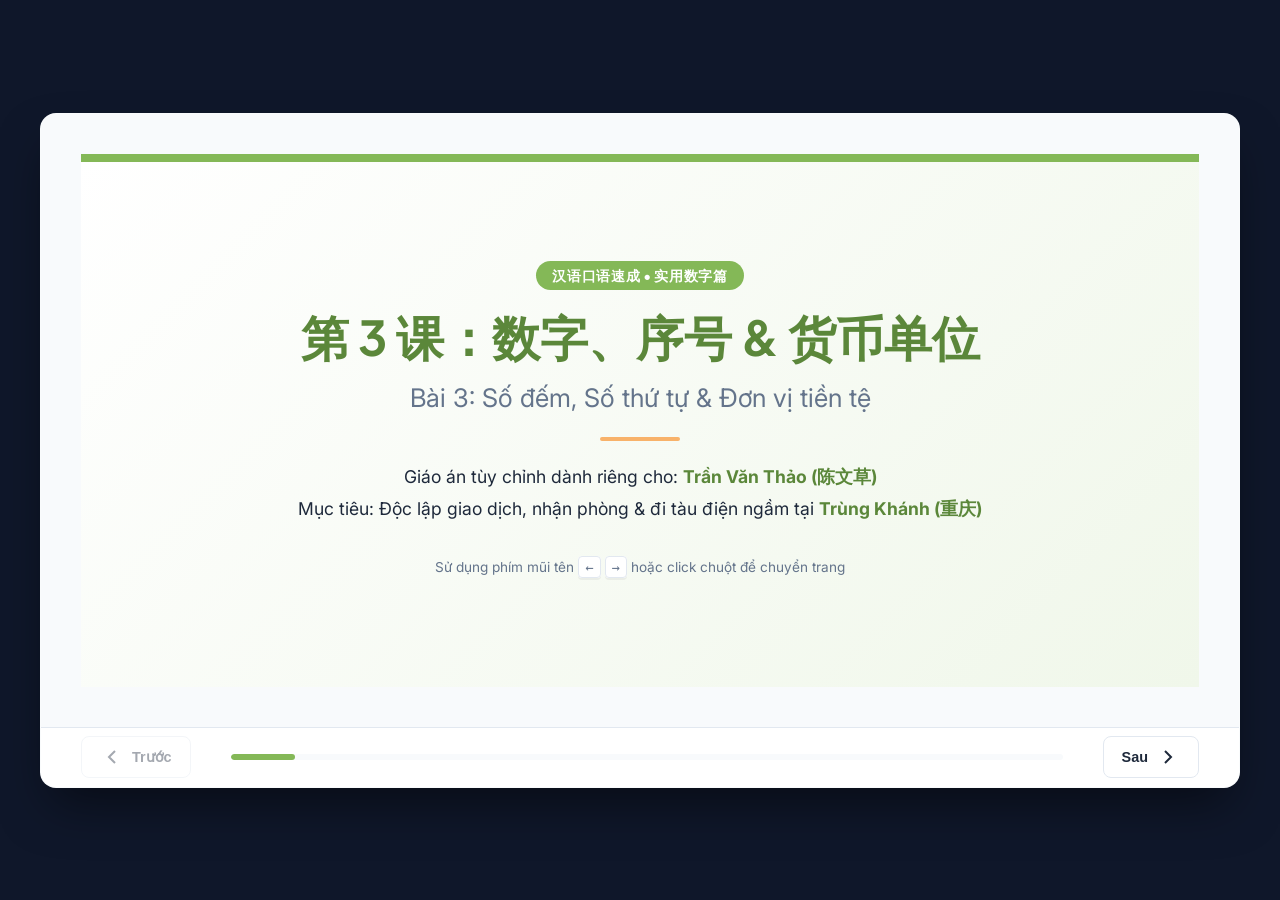
==== commit e6e15e1f: "Deploy update: bai-3-slide/index.html" ====
--- a/bai-3-slide/index.html
+++ b/bai-3-slide/index.html
@@ -188,10 +188,40 @@
                             </div>
                             <p class="rule-explain">Dùng <strong>两 [liǎng]</strong> khi nói về số lượng của sự vật (cần đi kèm lượng từ) hoặc khi gọi món trà sữa/món ăn:</p>
                             <div class="example-box" style="flex-direction: column; align-items: flex-start; gap: 8px;">
-                                <div class="playable" data-pronounce="两个">两个 <span class="pinyin-text">[liǎng gè]</span>: Hai cái/quả (Không dùng 二个)</div>
+                                <div class="playable" data-pronounce="两个">两个 <span class="pinyin-text">[liǎng gè]</span>: Hai cái/quả (Không dùng 二gè)</div>
                                 <div class="playable" data-pronounce="两杯奶茶">两杯奶茶 <span class="pinyin-text">[liǎng bēi nǎichá]</span>: Hai ly trà sữa</div>
-                                <div class="playable" data-pronounce=" hai người">两人 <span class="pinyin-text">[liǎng rén]</span>: Hai người</div>
-                            </div>
+                                <div class="playable" data-pronounce="两人">两人 <span class="pinyin-text">[liǎng rén]</span>: Hai người</div>
+                            </div>
+                        </div>
+                    </div>
+                </div>
+            </section>
+
+            <!-- Slide 4b: Quy tắc phát âm số 1 (yī vs yāo) -->
+            <section class="slide" id="slide-4b">
+                <div class="slide-content page-slide">
+                    <div class="slide-header">
+                        <h2>Quy tắc phát âm đặc biệt: Số 1 (yī vs yāo)</h2>
+                        <span class="slide-num"></span>
+                    </div>
+                    <div class="slide-body grid-2">
+                        <div class="rule-card" style="border-color: var(--primary-color); background-color: white;">
+                            <h3 style="color: var(--primary-dark)">1. Đọc là yī [yī] (Nhất)</h3>
+                            <p class="rule-explain">Sử dụng trong các trường hợp đếm số thông thường, tính toán hoặc số lượng đơn lẻ:</p>
+                            <ul style="padding-left: 20px; line-height: 2; font-size: 0.95rem; color: var(--text-dark);">
+                                <li class="playable" data-pronounce="一，二，三">Đếm số thứ tự thông thường: <span class="hl">一, 二, 三 [yī, èr, sān]</span></li>
+                                <li class="playable" data-pronounce="一加一等于二">Làm toán: <span class="hl">一加一等于二 [yī jiā yī děngyú èr]</span> (1+1=2)</li>
+                                <li class="playable" data-pronounce="一杯奶茶">Lượng từ đơn lẻ: <span class="hl">一杯奶茶 [yì bēi nǎichá]</span> (Một ly trà sữa)</li>
+                            </ul>
+                        </div>
+                        <div class="rule-card" style="border-color: var(--accent-color); background-color: var(--primary-light);">
+                            <h3 style="color: var(--primary-dark)">2. Đọc là yāo [yāo] (Yêu)</h3>
+                            <p class="rule-explain">Sử dụng khi đọc các mã số, dãy số liên tục để tránh nhầm lẫn với số <strong>7 (七 - qī)</strong>:</p>
+                            <ul style="padding-left: 20px; line-height: 2; font-size: 0.95rem; color: var(--primary-dark); font-weight: 500;">
+                                <li class="playable" data-pronounce="一五零二室">Số phòng khách sạn: 1502室 -> Đọc là <span class="hl">一五零二室 [yāo wǔ líng èr shì]</span></li>
+                                <li class="playable" data-pronounce="一号线">Tuyến tàu điện (Line 1): 一号线 -> Đọc là <span class="hl">一号线 [yāo hào xiàn]</span></li>
+                                <li class="playable" data-pronounce="一三八">Số điện thoại/Dãy số: 一三八... -> Đọc là <span class="hl">一三八 [yāo sān bā...]</span></li>
+                            </ul>
                         </div>
                     </div>
                 </div>
@@ -238,16 +268,7 @@
                                         <span class="hl">八零八室 [bā líng bā shì]</span>
                                     </li>
                                 </ul>
-                                
-                                <div class="tip-card" style="background-color: var(--primary-light); border-left: 4px solid var(--primary-color); padding: 10px; border-radius: 6px; margin-top: 15px;">
-                                    <p style="font-size: 0.9rem; line-height: 1.5; color: var(--text-dark); margin: 0;">
-                                        💡 <strong>Quy tắc đọc số 1 (一):</strong>
-                                        <br>
-                                        • Đọc là <strong class="playable" data-pronounce="yī" style="color: var(--primary-dark); text-decoration: underline; cursor: pointer;">yī</strong>: Khi đếm số thông thường hoặc làm toán.
-                                        <br>
-                                        • Đọc là <strong class="playable" data-pronounce="yāo" style="color: var(--primary-dark); text-decoration: underline; cursor: pointer;">yāo</strong>: Khi đọc dãy số liên tục (số phòng như 1502 đọc là <em>yāo wǔ líng èr</em>, số điện thoại, tuyến tàu) để tránh nhầm với <strong>7 (qī)</strong>.
-                                    </p>
-                                </div>
+                                <p class="note-text" style="margin-top: 15px;">💡 *Mẹo:* Cách đọc số 1 đổi giữa <strong>yī</strong> và <strong>yāo</strong> để tăng phản xạ nghe (Xem chi tiết ở Slide 4b trước).</p>
                             </div>
                             <div class="exercise-card">
                                 <h3 class="hl">🚇 Tàu điện ngầm (地铁 - Dìtiě)</h3>
